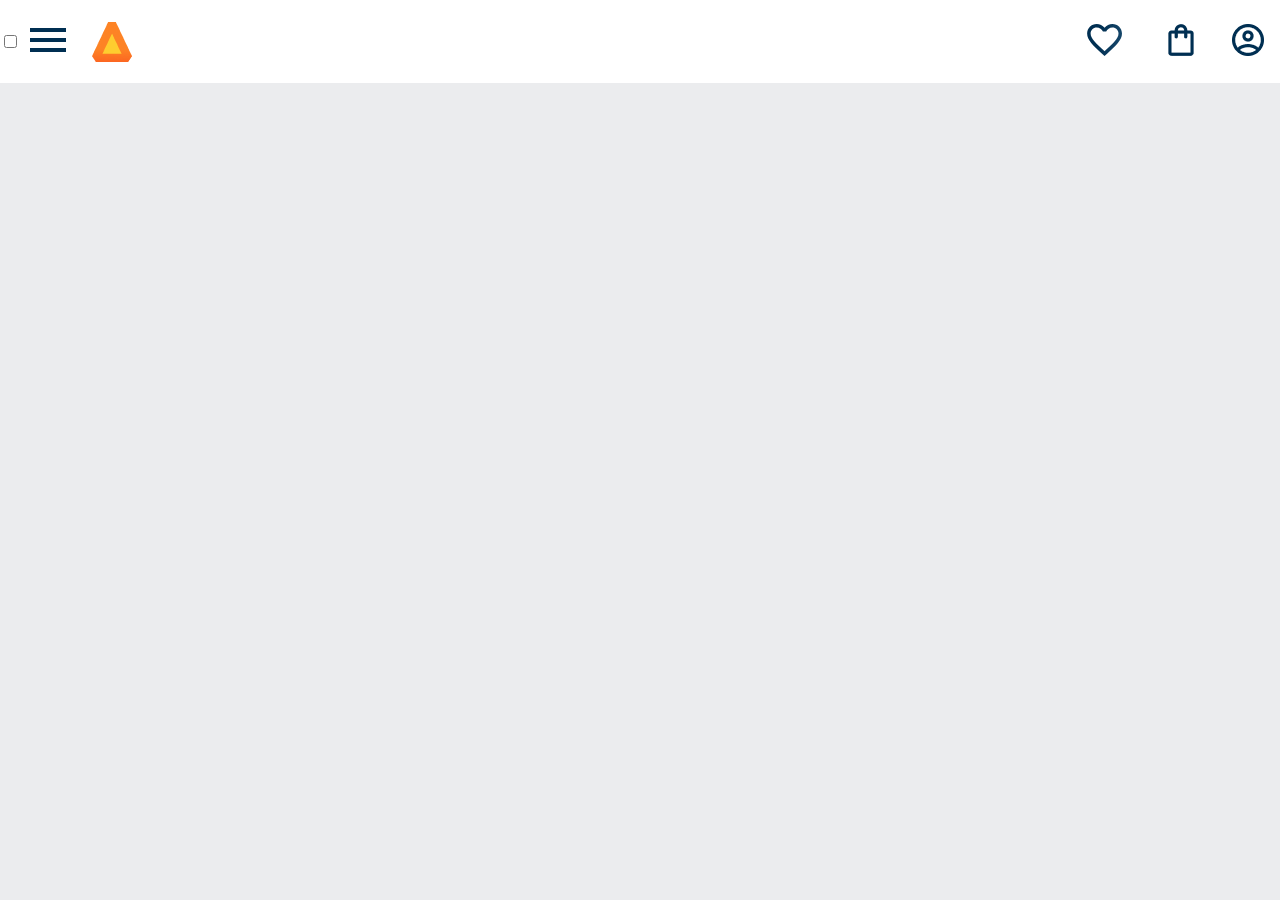
==== AluraBooks/index.html @ 46c857af "STARTING: novo projeto para treinar mobile-first." ====
<!DOCTYPE html>
<html lang="en">
  <head>
    <meta charset="UTF-8" />
    <meta http-equiv="X-UA-Compatible" content="IE=edge" />
    <meta name="viewport" content="width=device-width, initial-scale=1.0" />
    <title>AluraBooks</title>
    <link rel="stylesheet" href="assets/styles/reset.css" />
    <link rel="stylesheet" href="assets/styles/style.css" />
    <link rel="preconnect" href="https://fonts.googleapis.com" />
    <link rel="preconnect" href="https://fonts.gstatic.com" crossorigin />
    <link
      href="https://fonts.googleapis.com/css2?family=Poppins:wght@300;400;700&display=swap"
      rel="stylesheet"
    />
  </head>
  <body>
    <header class="cabeçalho">
      <div class="container">
        <input type="checkbox" id="menu" class="container__botao" />
        <label for="menu">
          <span class="container__menu-hamburguer container__imagem"></span>
        </label>
        <ul class="container__lista-menu">
          <li><a class="container__lista_link" href="#">Programação</a></li>
          <li><a href="#">Front-End</a></li>
          <li><a href="#">Infraestrutura</a></li>
          <li><a href="#">Business</a></li>
          <li><a href="#">Design & UX</a></li>
        </ul>
        <img src="assets/media/Logo.png" class="container__imagem" alt="" />
      </div>

      <div class="container">
        <a href=""
          ><img
            src="assets/media/Favoritos.svg"
            alt=""
            class="container__imagem"
        /></a>
        <a href=""
          ><img src="assets/media/Sacola.png" class="container__imagem" alt=""
        /></a>
        <a href=""
          ><img src="assets/media/Usuario.png" class="container__imagem" alt=""
        /></a>
      </div>
    </header>
  </body>
</html>
---- AluraBooks/assets/styles/style.css ----
@import url(../styles/header.css);

:root {
  --cor-de-fundo: #ebecee;
  --branco-padrao: #ffffff;
  --cor-do-botao: #eb9b00;
  --titulo-sections: #eb9b00;
  --fonte-padrao: "poppins";
  --tam-fonte-titulo: 18px;
  --tam-fonte-subtitulo: 16px;
  --tam-fonte-texto: 14px;
}

body {
  background-color: var(--cor-de-fundo);
  font-family: var(--fonte-padrao);
}
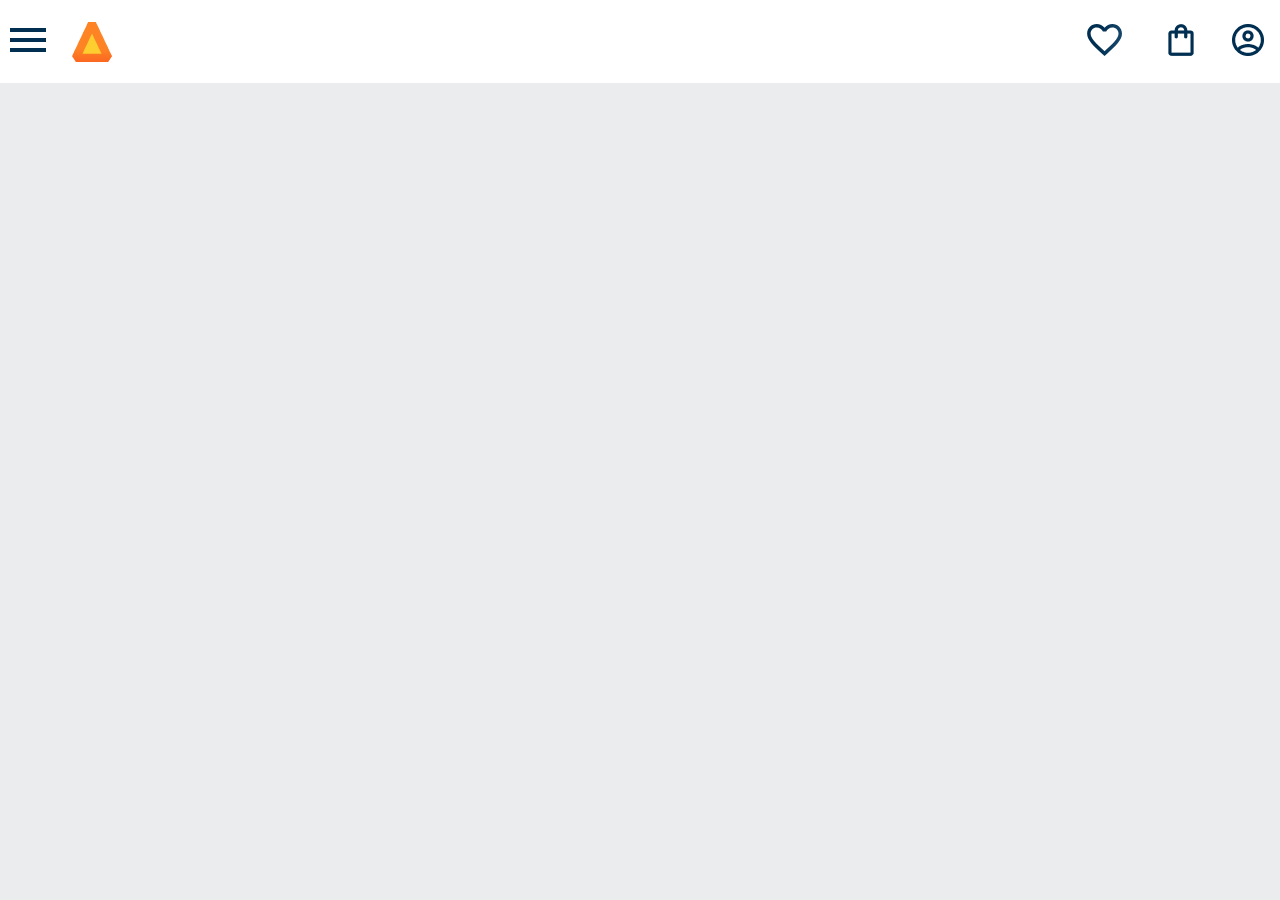
==== commit 24a18600: "adicionando alguns elementos" ====
--- a/AluraBooks/index.html
+++ b/AluraBooks/index.html
@@ -10,7 +10,7 @@
     <link rel="preconnect" href="https://fonts.googleapis.com" />
     <link rel="preconnect" href="https://fonts.gstatic.com" crossorigin />
     <link
-      href="https://fonts.googleapis.com/css2?family=Poppins:wght@300;400;700&display=swap"
+      href="https://fonts.googleapis.com/css2?family=Poppins:wght@300;400;500;700&display=swap"
       rel="stylesheet"
     />
   </head>
@@ -22,11 +22,22 @@
           <span class="container__menu-hamburguer container__imagem"></span>
         </label>
         <ul class="container__lista-menu">
-          <li><a class="container__lista_link" href="#">Programação</a></li>
-          <li><a href="#">Front-End</a></li>
-          <li><a href="#">Infraestrutura</a></li>
-          <li><a href="#">Business</a></li>
-          <li><a href="#">Design & UX</a></li>
+          <li class="container__lista_titulo">Categorias</li>
+          <li class="container__lista_item">
+            <a class="container__lista_link" href="#">Programação</a>
+          </li>
+          <li class="container__lista_item">
+            <a class="container__lista_link" href="#">Front-End</a>
+          </li>
+          <li class="container__lista_item">
+            <a class="container__lista_link" href="#">Infraestrutura</a>
+          </li>
+          <li class="container__lista_item">
+            <a class="container__lista_link" href="#">Business</a>
+          </li>
+          <li class="container__lista_item">
+            <a class="container__lista_link" href="#">Design & UX</a>
+          </li>
         </ul>
         <img src="assets/media/Logo.png" class="container__imagem" alt="" />
       </div>
--- a/AluraBooks/assets/styles/style.css
+++ b/AluraBooks/assets/styles/style.css
@@ -9,9 +9,12 @@
   --tam-fonte-titulo: 18px;
   --tam-fonte-subtitulo: 16px;
   --tam-fonte-texto: 14px;
+  --azul-degrade: linear-gradient(97.54deg, #002f52 35.49%, #326589 165.37%);
 }
 
 body {
   background-color: var(--cor-de-fundo);
   font-family: var(--fonte-padrao);
+  font-size: 16px;
+  font-weight: 400;
 }
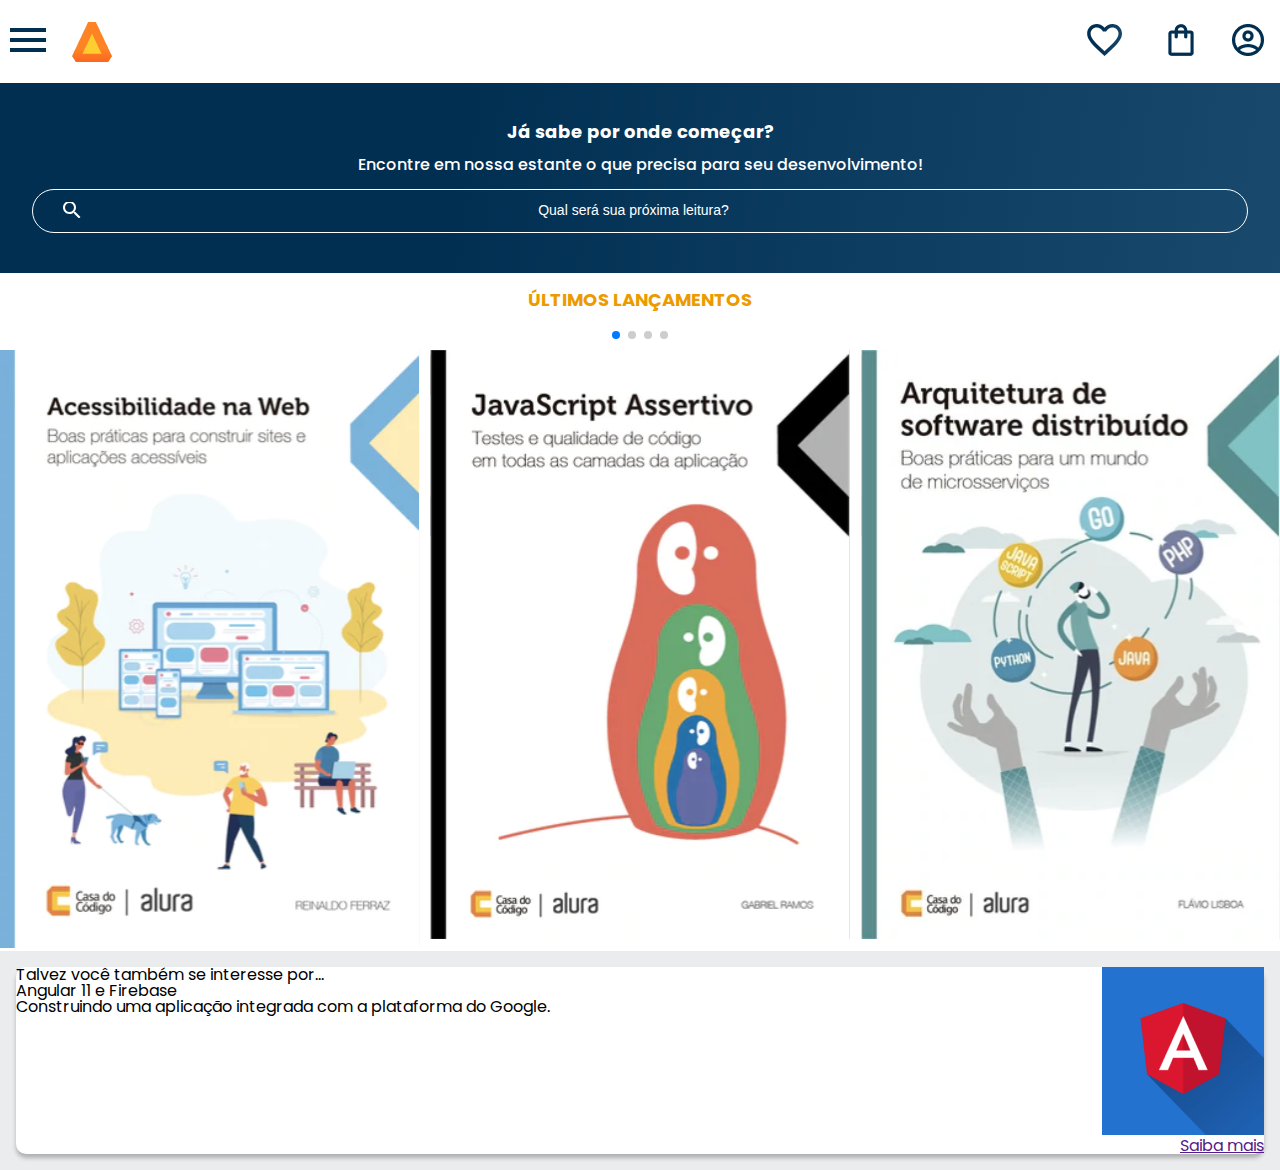
==== commit b066fcc3: "Adding some features" ====
--- a/AluraBooks/index.html
+++ b/AluraBooks/index.html
@@ -7,6 +7,10 @@
     <title>AluraBooks</title>
     <link rel="stylesheet" href="assets/styles/reset.css" />
     <link rel="stylesheet" href="assets/styles/style.css" />
+    <link
+      rel="stylesheet"
+      href="https://cdn.jsdelivr.net/npm/swiper@8/swiper-bundle.min.css"
+    />
     <link rel="preconnect" href="https://fonts.googleapis.com" />
     <link rel="preconnect" href="https://fonts.gstatic.com" crossorigin />
     <link
@@ -57,5 +61,94 @@
         /></a>
       </div>
     </header>
+
+    <section class="banner">
+      <h2 class="banner_titulo">Já sabe por onde começar?</h2>
+      <p class="banner_texto">
+        Encontre em nossa estante o que precisa para seu desenvolvimento!
+      </p>
+      <input
+        class="banner_pesquisa"
+        type="search"
+        placeholder="Qual será sua próxima leitura?"
+      />
+    </section>
+    <section class="carrosel">
+      <h2 class="carrosel__titulo">Últimos Lançamentos</h2>
+      <!-- Slider main container -->
+      <div class="swiper">
+        <!-- Additional required wrapper -->
+        <div id="sliderpagination" class="swiper-pagination"></div>
+        <div class="swiper-wrapper">
+          <!-- Slides -->
+          <div class="swiper-slide">
+            <img src="assets/media/Acessibilidade.svg" alt="" />
+          </div>
+          <div class="swiper-slide">
+            <img src="assets/media/Javascript.svg" alt="" />
+          </div>
+          <div class="swiper-slide">
+            <img src="assets/media/Arquitetura.svg" alt="" />
+          </div>
+          <div class="swiper-slide">
+            <img src="assets/media/Nodejs.svg" alt="" />
+          </div>
+          <div class="swiper-slide">
+            <img src="assets/media/Gestão2.svg" alt="" />
+          </div>
+          <div class="swiper-slide">
+            <img src="assets/media/Tuning.svg" alt="" />
+          </div>
+        </div>
+        <!-- If we need pagination -->
+
+        <!-- If we need navigation buttons -->
+        <div id="swiperbutton" class="swiper-button-prev"></div>
+        <div id="swiperbutton" class="swiper-button-next"></div>
+      </div>
+    </section>
+    <script src="https://cdn.jsdelivr.net/npm/swiper@8/swiper-bundle.min.js"></script>
+    <script>
+      const swiper = new Swiper(".swiper", {
+        spaceBetween: 10,
+        slidesPerView: 3,
+        pagination: {
+          el: ".swiper-pagination",
+          type: "bullets",
+        },
+      });
+    </script>
+    <section class="cards">
+
+      <div class="card">
+      <div class="card_descrição">
+        <div class="descrição">
+          <h2 class="descrição__titulo">
+            Talvez você também se interesse por...
+          </h2>
+          <h3 class="descrição__titulo_livro">Angular 11 e Firebase</h3>
+          <p class="descrição__texto">
+            Construindo uma aplicação integrada com a plataforma do Google.
+          </p>
+        
+        </div>
+        <div class="imagem">
+          <img src="assets/media/Angular.png" alt="">
+        </div>
+      </div>
+      <div class="botões">
+          <div class="botões__icones">
+            <ul class="botões__lista">
+              <li> <a href="assets/media/botao_coracao.svg"></a></li>
+              <li><img href="assets/media/botao_sacola.svg"></img></li>
+            </ul>
+          </div>
+          <div class="botoes__link">
+            <a href="">Saiba mais</a>
+          </div>
+        </div>
+    </div>
+    </section>
+    
   </body>
 </html>
--- a/AluraBooks/assets/styles/style.css
+++ b/AluraBooks/assets/styles/style.css
@@ -1,4 +1,7 @@
 @import url(../styles/header.css);
+@import url(../styles/banner.css);
+@import url(../styles/carrosel.css);
+@import url(../styles/cards.css);
 
 :root {
   --cor-de-fundo: #ebecee;
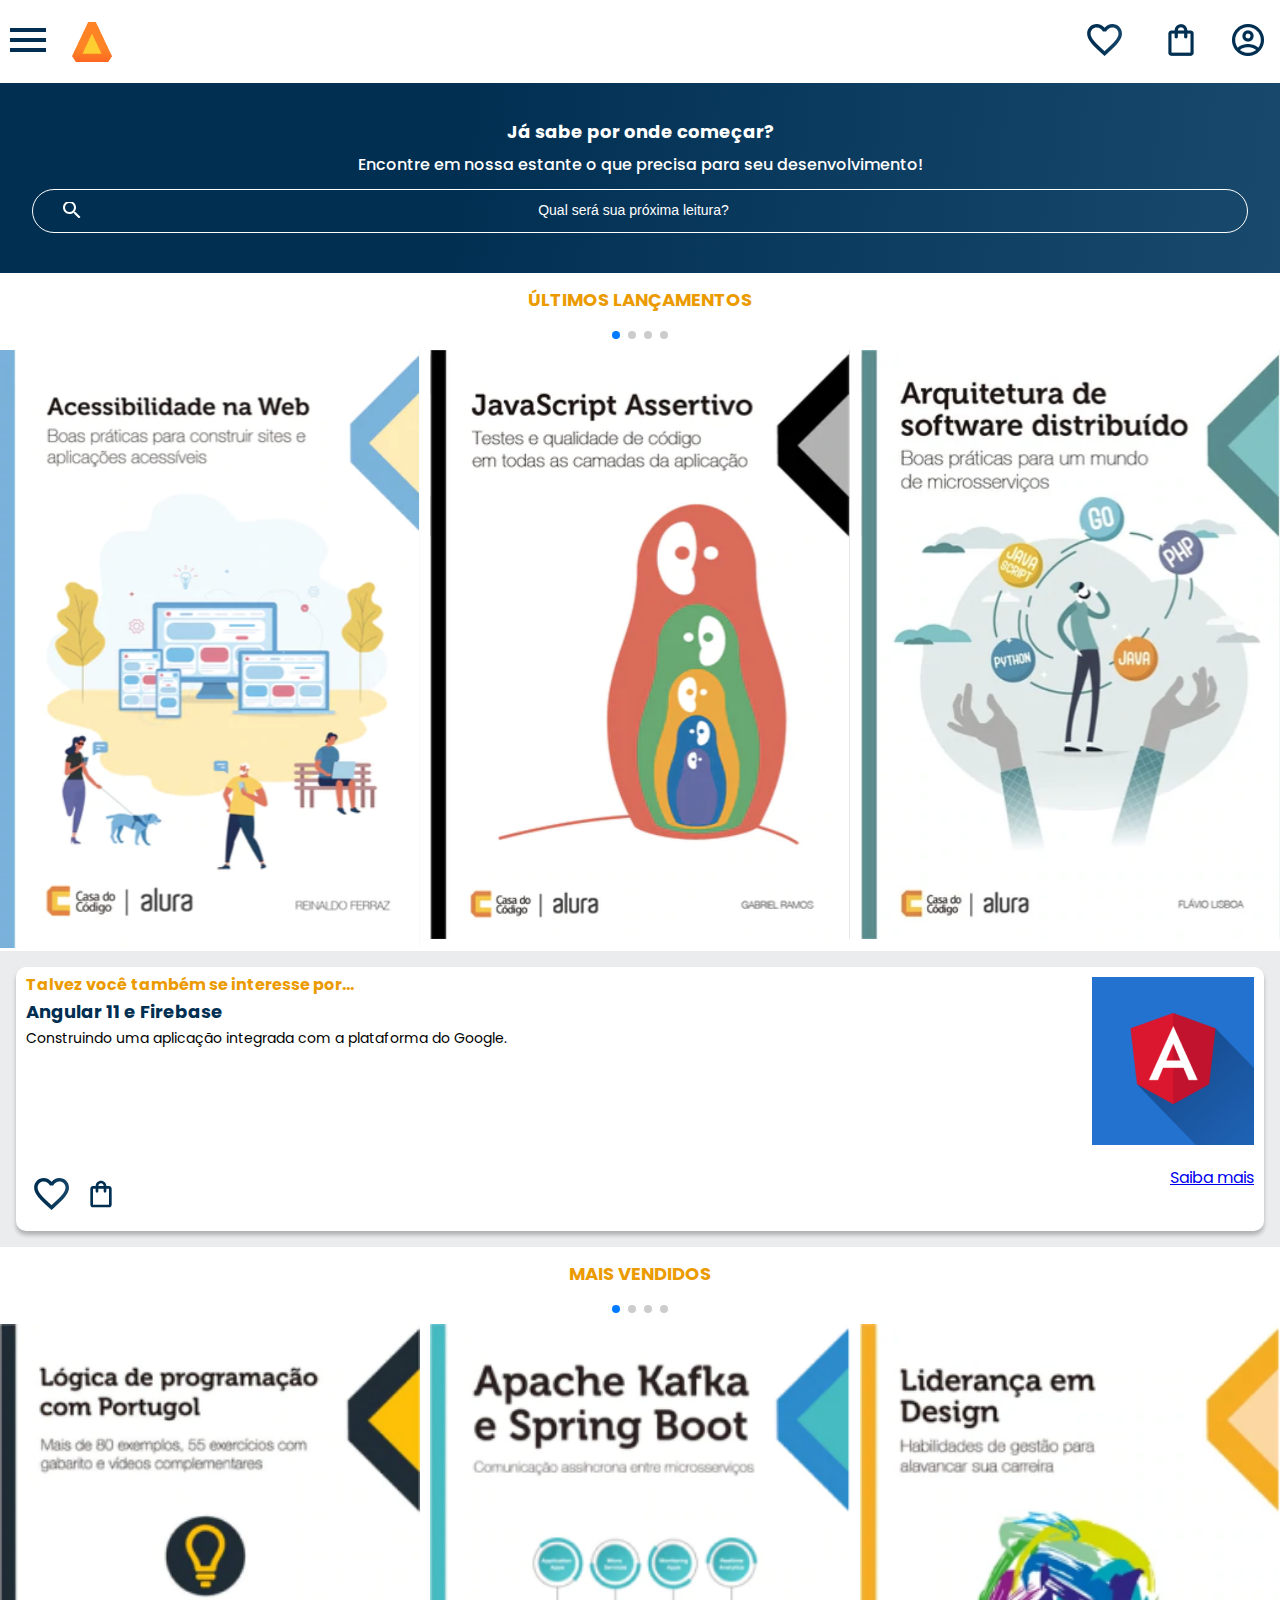
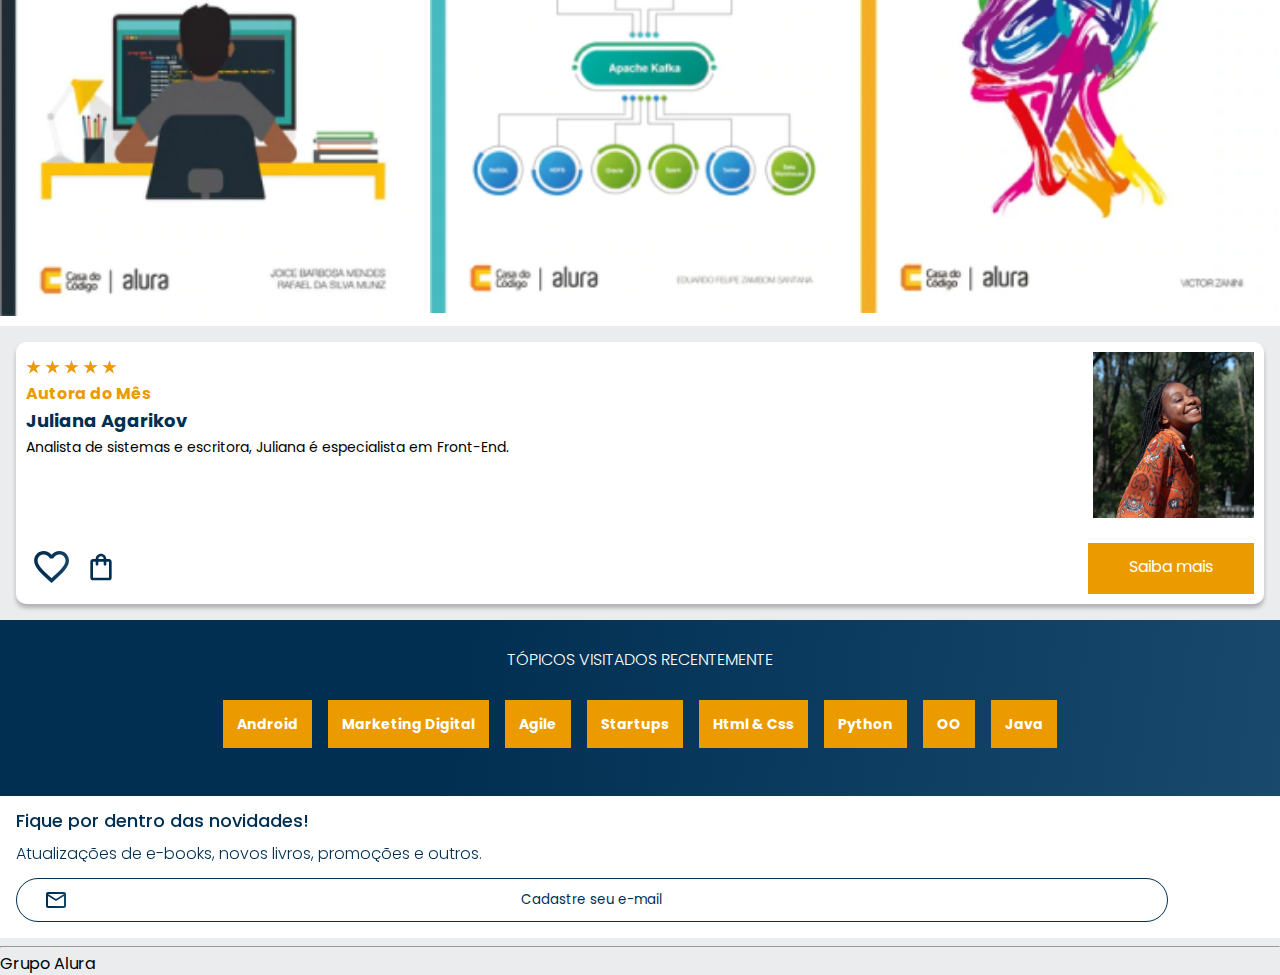
==== commit 079bf5e0: "Terminando a parte mobile." ====
--- a/AluraBooks/index.html
+++ b/AluraBooks/index.html
@@ -119,36 +119,184 @@
       });
     </script>
     <section class="cards">
-
       <div class="card">
-      <div class="card_descrição">
-        <div class="descrição">
-          <h2 class="descrição__titulo">
-            Talvez você também se interesse por...
-          </h2>
-          <h3 class="descrição__titulo_livro">Angular 11 e Firebase</h3>
-          <p class="descrição__texto">
-            Construindo uma aplicação integrada com a plataforma do Google.
-          </p>
-        
-        </div>
-        <div class="imagem">
-          <img src="assets/media/Angular.png" alt="">
-        </div>
-      </div>
-      <div class="botões">
-          <div class="botões__icones">
-            <ul class="botões__lista">
-              <li> <a href="assets/media/botao_coracao.svg"></a></li>
-              <li><img href="assets/media/botao_sacola.svg"></img></li>
-            </ul>
-          </div>
-          <div class="botoes__link">
-            <a href="">Saiba mais</a>
-          </div>
-        </div>
-    </div>
-    </section>
-    
+        <!-- 1 linha -->
+
+        <div class="card__descrição">
+          <!-- 1 coluna -->
+
+          <div class="descrição">
+            <h3 class="descrição__titulo">
+              Talvez você também se interesse por...
+            </h3>
+            <h2 class="descrição__titulo_livro">Angular 11 e Firebase</h2>
+            <p class="descrição__texto">
+              Construindo uma aplicação integrada com a plataforma do Google.
+            </p>
+          </div>
+
+          <!-- 2 coluna -->
+
+          <img src="assets/media/Angular.png" alt="" />
+        </div>
+
+        <!-- 2 linha -->
+
+        <div class="card__botões">
+          <!-- 1 coluna -->
+
+          <ul class="botões">
+            <li class="botões__item">
+              <a href="#"><img src="assets/media/Favoritos.svg" alt="" /></a>
+              <!-- <img href="assets/media/Favoritos.svg" alt="Favoritar livro" /> -->
+            </li>
+            <li class="botões__item">
+              <a href="#"><img src="assets/media/botao_sacola.svg" alt="" /></a>
+              <!-- <img
+                href="assets/media/botao_sacola.svg"
+                alt="Adicionar a sacola"
+              /> -->
+            </li>
+          </ul>
+
+          <!-- 2 coluna -->
+
+          <a class="botão__saibamais" href="#">Saiba mais</a>
+        </div>
+      </div>
+    </section>
+    <section class="carrosel">
+      <h2 class="carrosel__titulo">Mais vendidos</h2>
+      <!-- Slider main container -->
+      <div class="swiper">
+        <!-- Additional required wrapper -->
+        <div id="sliderpagination" class="swiper-pagination"></div>
+        <div class="swiper-wrapper">
+          <!-- Slides -->
+          <div class="swiper-slide">
+            <img src="assets/media/Portugol.png" alt="" />
+          </div>
+          <div class="swiper-slide">
+            <img src="assets/media/ApacheKafka.png" alt="" />
+          </div>
+          <div class="swiper-slide">
+            <img src="assets/media/Liderança.png" alt="" />
+          </div>
+          <div class="swiper-slide">
+            <img src="assets/media/Nodejs.svg" alt="" />
+          </div>
+          <div class="swiper-slide">
+            <img src="assets/media/Gestão2.svg" alt="" />
+          </div>
+          <div class="swiper-slide">
+            <img src="assets/media/Tuning.svg" alt="" />
+          </div>
+        </div>
+        <!-- If we need pagination -->
+
+        <!-- If we need navigation buttons -->
+        <div id="swiperbutton" class="swiper-button-prev"></div>
+        <div id="swiperbutton" class="swiper-button-next"></div>
+      </div>
+    </section>
+    <script src="https://cdn.jsdelivr.net/npm/swiper@8/swiper-bundle.min.js"></script>
+    <script>
+      const swiper2 = new Swiper(".swiper", {
+        spaceBetween: 10,
+        slidesPerView: 3,
+        pagination: {
+          el: ".swiper-pagination",
+          type: "bullets",
+        },
+      });
+    </script>
+    <section class="autora">
+      <div class="card">
+        <!-- 1 linha -->
+
+        <div class="card__descrição">
+          <!-- 1 coluna -->
+          <div class="descrição">
+            <img
+              class="descrição__estrelas"
+              src="assets/media/Estrelinhas.png"
+              alt=""
+            />
+            <h3 class="descrição__titulo">Autora do Mês</h3>
+            <h2 class="descrição__titulo_livro">Juliana Agarikov</h2>
+            <p class="descrição__texto">
+              Analista de sistemas e escritora, Juliana é especialista em
+              Front-End.
+            </p>
+          </div>
+
+          <!-- 2 coluna -->
+
+          <img src="assets/media/Perfil-escritora 1-1.png" alt="" />
+        </div>
+
+        <!-- 2 linha -->
+
+        <div class="card__botões">
+          <!-- 1 coluna -->
+
+          <ul class="botões">
+            <li class="botões__item">
+              <a href="#"><img src="assets/media/Favoritos.svg" alt="" /></a>
+            </li>
+            <li class="botões__item">
+              <a href="#"><img src="assets/media/botao_sacola.svg" alt="" /></a>
+            </li>
+          </ul>
+
+          <!-- 2 coluna -->
+
+          <a class="botão__saibamais2" href="#">Saiba mais</a>
+        </div>
+      </div>
+    </section>
+
+    <section class="topicos">
+      <h3 class="topicos__titulo">TÓPICOS VISITADOS RECENTEMENTE</h3>
+      <ul class="topicos__lista">
+        <li class="topicos__item">
+          <a class="topicos__link" href="#">Android</a>
+        </li>
+        <li class="topicos__item">
+          <a class="topicos__link" href="#">Marketing Digital</a>
+        </li>
+        <li class="topicos__item">
+          <a class="topicos__link" href="#">Agile</a>
+        </li>
+        <li class="topicos__item">
+          <a class="topicos__link" href="#">Startups</a>
+        </li>
+        <li class="topicos__item">
+          <a class="topicos__link" href="#">Html & Css</a>
+        </li>
+        <li class="topicos__item">
+          <a class="topicos__link" href="#">Python</a>
+        </li>
+        <li class="topicos__item"><a class="topicos__link" href="#">OO</a></li>
+        <li class="topicos__item">
+          <a class="topicos__link" href="#">Java</a>
+        </li>
+      </ul>
+    </section>
+    <section class="contato">
+      <h2 class="contato__titulo">Fique por dentro das novidades!</h2>
+      <p class="contato__texto">
+        Atualizações de e-books, novos livros, promoções e outros.
+      </p>
+      <input
+        type="email"
+        placeholder="Cadastre seu e-mail"
+        class="contato__email"
+      />
+    </section>
+    <hr />
+    <footer class="rodape">
+      <h2 class="rodape__titulo">Grupo Alura</h2>
+    </footer>
   </body>
 </html>
--- a/AluraBooks/assets/styles/style.css
+++ b/AluraBooks/assets/styles/style.css
@@ -2,12 +2,18 @@
 @import url(../styles/banner.css);
 @import url(../styles/carrosel.css);
 @import url(../styles/cards.css);
+@import url(../styles/carrosel2.css);
+@import url(../styles/autora.css);
+@import url(../styles/topicos.css);
+@import url(../styles/contato.css);
+@import url(../styles/style.css);
 
 :root {
   --cor-de-fundo: #ebecee;
   --branco-padrao: #ffffff;
   --cor-do-botao: #eb9b00;
   --titulo-sections: #eb9b00;
+  --card-azul: #002f52;
   --fonte-padrao: "poppins";
   --tam-fonte-titulo: 18px;
   --tam-fonte-subtitulo: 16px;
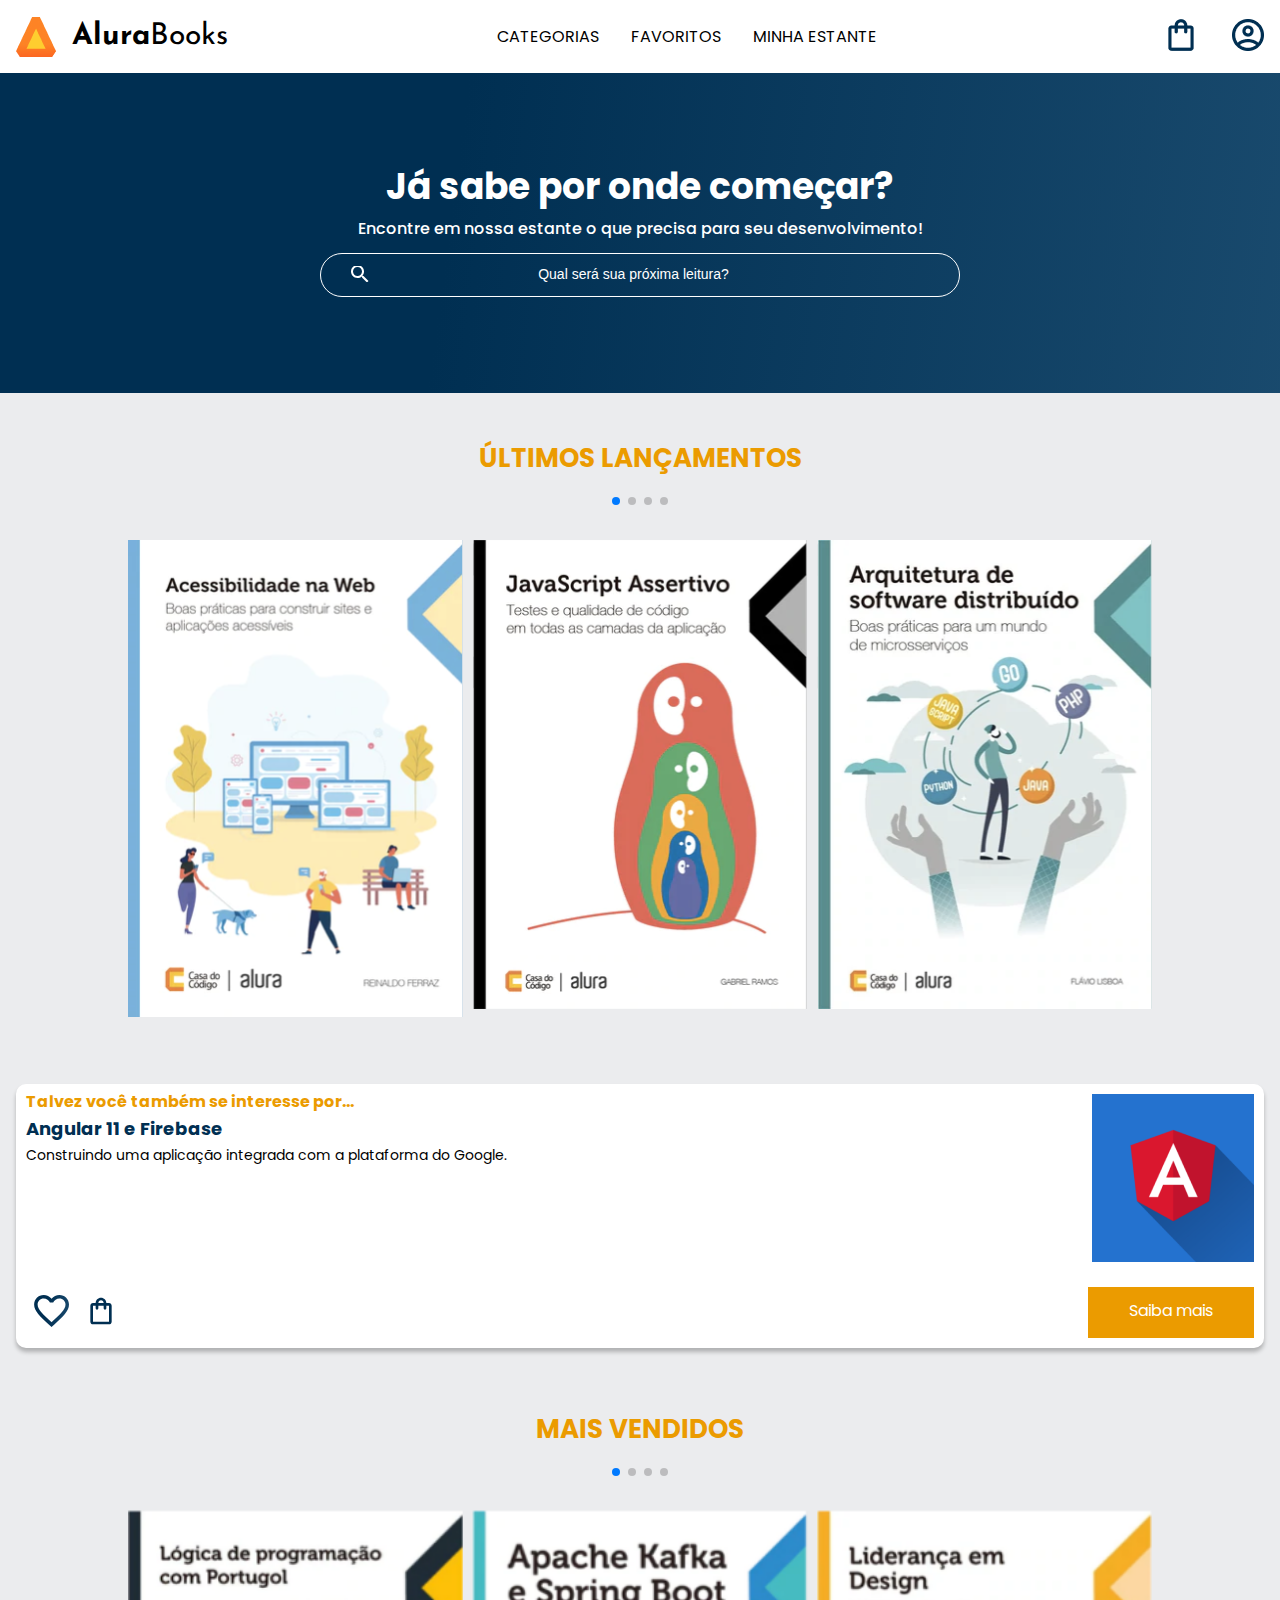
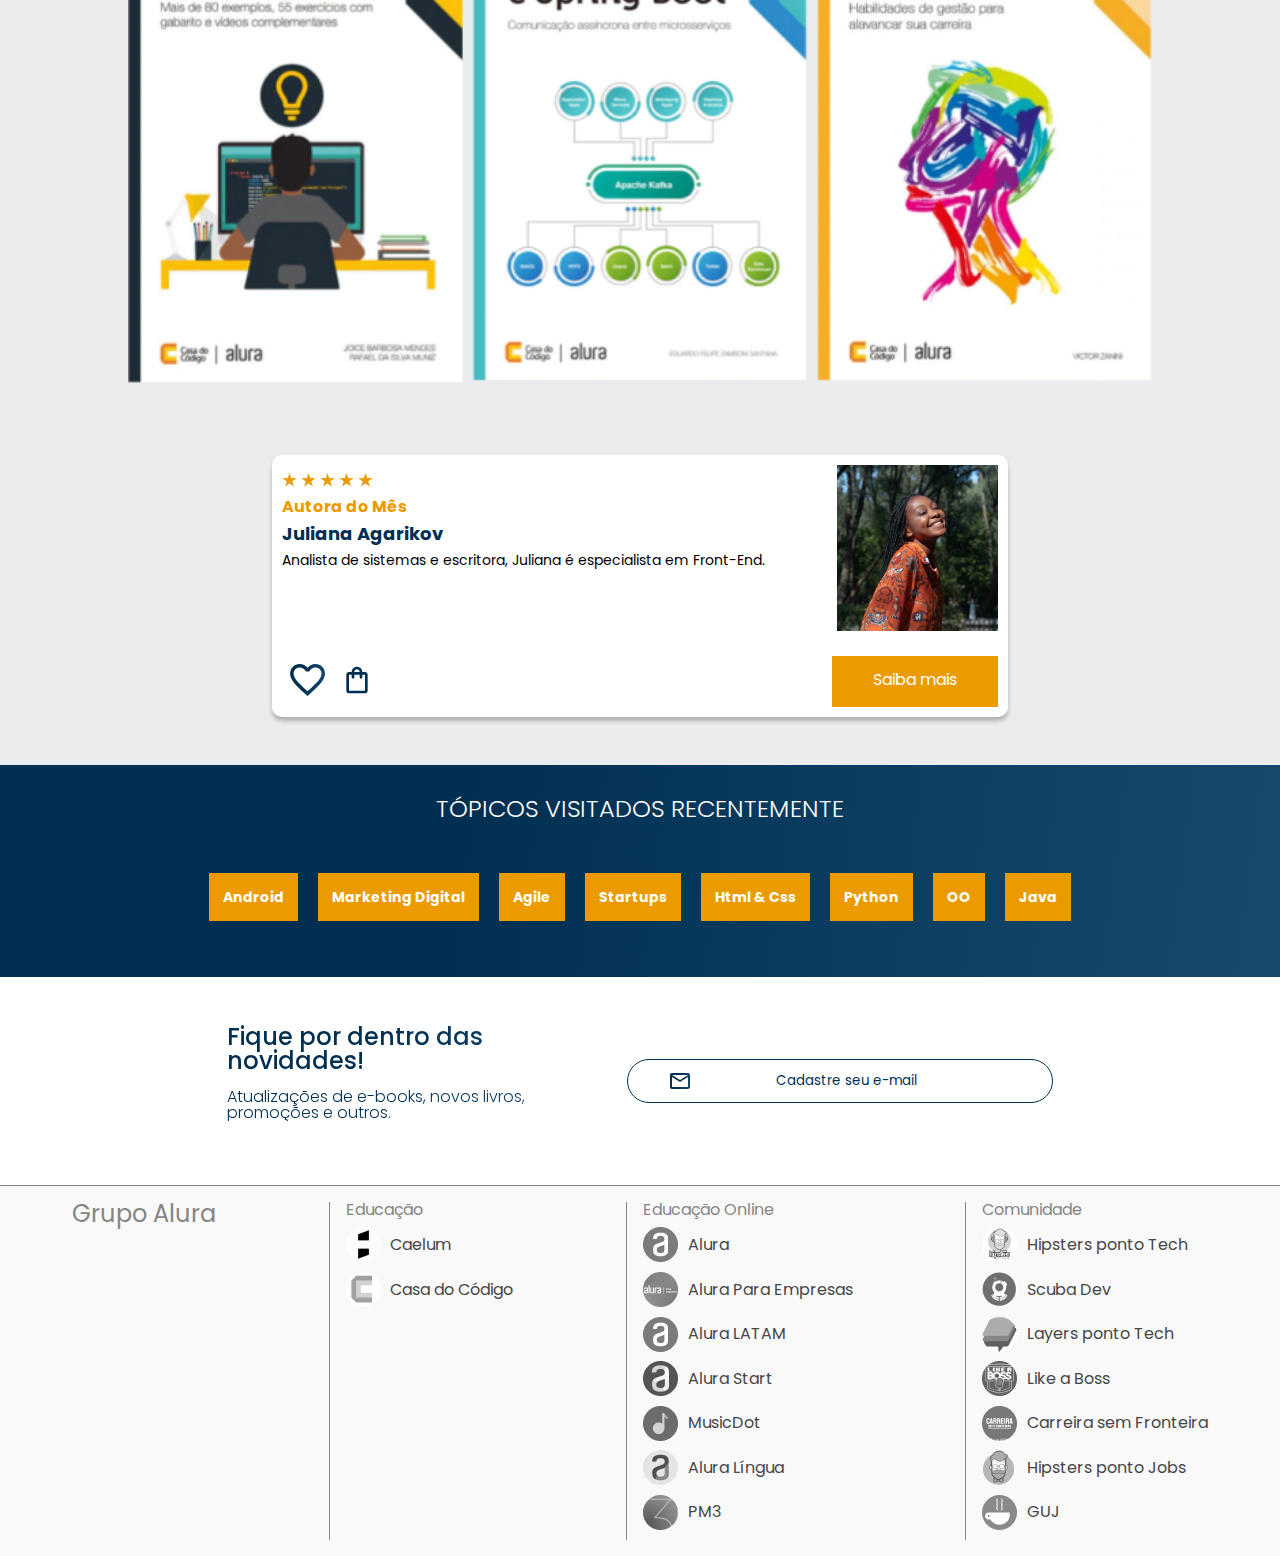
==== commit d4d85455: "finishing mobile first project" ====
--- a/AluraBooks/index.html
+++ b/AluraBooks/index.html
@@ -17,6 +17,10 @@
       href="https://fonts.googleapis.com/css2?family=Poppins:wght@300;400;500;700&display=swap"
       rel="stylesheet"
     />
+    <link
+      href="https://fonts.googleapis.com/css2?family=Josefin+Sans:wght@400;700&display=swap"
+      rel="stylesheet"
+    />
   </head>
   <body>
     <header class="cabeçalho">
@@ -44,21 +48,66 @@
           </li>
         </ul>
         <img src="assets/media/Logo.png" class="container__imagem" alt="" />
-      </div>
+        <h1 class="container__titulo">
+          <b class="container__titulo--negrito">Alura</b>Books
+        </h1>
+      </div>
+
+      <ul class="opções">
+        <input type="checkbox" class="opções__botão" id="opções-menu" />
+        <label for="opções-menu">
+          <li class="opções__item">Categorias</li>
+        </label>
+
+        <ul class="container__lista-menu">
+          <li class="container__lista_item">
+            <a class="container__lista_link" href="#">Programação</a>
+          </li>
+          <li class="container__lista_item">
+            <a class="container__lista_link" href="#">Front-End</a>
+          </li>
+          <li class="container__lista_item">
+            <a class="container__lista_link" href="#">Infraestrutura</a>
+          </li>
+          <li class="container__lista_item">
+            <a class="container__lista_link" href="#">Business</a>
+          </li>
+          <li class="container__lista_item">
+            <a class="container__lista_link" href="#">Design & UX</a>
+          </li>
+        </ul>
+
+        <li class="opções__item">
+          <a href="#" class="opções__link">Favoritos</a>
+        </li>
+        <li class="opções__item">
+          <a href="#" class="opções__link">Minha estante</a>
+        </li>
+      </ul>
 
       <div class="container">
-        <a href=""
+        <a href="" class="container__favorito"
           ><img
             src="assets/media/Favoritos.svg"
             alt=""
             class="container__imagem"
         /></a>
-        <a href=""
-          ><img src="assets/media/Sacola.png" class="container__imagem" alt=""
-        /></a>
-        <a href=""
-          ><img src="assets/media/Usuario.png" class="container__imagem" alt=""
-        /></a>
+        <a href="" class="container__link"
+          ><img
+            src="assets/media/Sacola.png"
+            class="container__imagem"
+            alt=""
+          />
+          <p class="container__texto">Minha sacola</p>
+        </a>
+        <a href="" class="container__link"
+          ><img
+            src="assets/media/Usuario.png"
+            class="container__imagem"
+            alt=""
+          />
+          <p class="container__texto">Meu perfil</p>
+        </a>
       </div>
     </header>
 
@@ -73,22 +122,100 @@
         placeholder="Qual será sua próxima leitura?"
       />
     </section>
+      <section class="carrosel">
+        <h2 class="carrosel__titulo">Últimos Lançamentos</h2>
+        <!-- Slider main container -->
+      
+        <div class="swiper">
+          <!-- Additional required wrapper -->
+          <div id="sliderpagination" class="swiper-pagination"></div>
+          <div class="swiper-wrapper">
+            <!-- Slides -->
+            <div class="swiper-slide">
+              <img src="assets/media/Acessibilidade.svg" alt="" />
+            </div>
+            <div class="swiper-slide">
+              <img src="assets/media/Javascript.svg" alt="" />
+            </div>
+            <div class="swiper-slide">
+              <img src="assets/media/Arquitetura.svg" alt="" />
+            </div>
+            <div class="swiper-slide">
+              <img src="assets/media/Nodejs.svg" alt="" />
+            </div>
+            <div class="swiper-slide">
+              <img src="assets/media/Gestão2.svg" alt="" />
+            </div>
+            <div class="swiper-slide">
+              <img src="assets/media/Tuning.svg" alt="" />
+            </div>
+          </div>
+          <!-- If we need pagination -->
+
+          <!-- If we need navigation buttons -->
+          <div id="swiperbutton" class="swiper-button-prev"></div>
+          <div id="swiperbutton" class="swiper-button-next"></div>
+        </div>
+
+        <!-- <div class="cards"> -->
+        <div class="card">
+          <!-- 1 linha -->
+
+          <div class="card__descrição">
+            <!-- 1 coluna -->
+
+            <div class="descrição">
+              <h3 class="descrição__titulo">
+                Talvez você também se interesse por...
+              </h3>
+              <h2 class="descrição__titulo_livro">Angular 11 e Firebase</h2>
+              <p class="descrição__texto">
+                Construindo uma aplicação integrada com a plataforma do Google.
+              </p>
+            </div>
+
+            <!-- 2 coluna -->
+
+            <img src="assets/media/Angular.png" alt="" />
+          </div>
+
+          <!-- 2 linha -->
+
+          <div class="card__botões">
+            <!-- 1 coluna -->
+
+            <ul class="botões">
+              <li class="botões__item">
+                <a href="#"><img src="assets/media/Favoritos.svg" alt="" /></a>
+              </li>
+              <li class="botões__item">
+                <a href="#"
+                  ><img src="assets/media/botao_sacola.svg" alt=""
+                /></a>
+              </li>
+            </ul>
+            <a class="botão__saibamais" href="#">Saiba mais</a>
+          </div>
+      </div>
+      </section>
+    </div>
     <section class="carrosel">
-      <h2 class="carrosel__titulo">Últimos Lançamentos</h2>
+      <h2 class="carrosel__titulo">Mais vendidos</h2>
       <!-- Slider main container -->
+
       <div class="swiper">
         <!-- Additional required wrapper -->
         <div id="sliderpagination" class="swiper-pagination"></div>
         <div class="swiper-wrapper">
           <!-- Slides -->
           <div class="swiper-slide">
-            <img src="assets/media/Acessibilidade.svg" alt="" />
-          </div>
-          <div class="swiper-slide">
-            <img src="assets/media/Javascript.svg" alt="" />
-          </div>
-          <div class="swiper-slide">
-            <img src="assets/media/Arquitetura.svg" alt="" />
+            <img src="assets/media/Portugol.png" alt="" />
+          </div>
+          <div class="swiper-slide">
+            <img src="assets/media/ApacheKafka.png" alt="" />
+          </div>
+          <div class="swiper-slide">
+            <img src="assets/media/Liderança.png" alt="" />
           </div>
           <div class="swiper-slide">
             <img src="assets/media/Nodejs.svg" alt="" />
@@ -107,109 +234,7 @@
         <div id="swiperbutton" class="swiper-button-next"></div>
       </div>
     </section>
-    <script src="https://cdn.jsdelivr.net/npm/swiper@8/swiper-bundle.min.js"></script>
-    <script>
-      const swiper = new Swiper(".swiper", {
-        spaceBetween: 10,
-        slidesPerView: 3,
-        pagination: {
-          el: ".swiper-pagination",
-          type: "bullets",
-        },
-      });
-    </script>
-    <section class="cards">
-      <div class="card">
-        <!-- 1 linha -->
-
-        <div class="card__descrição">
-          <!-- 1 coluna -->
-
-          <div class="descrição">
-            <h3 class="descrição__titulo">
-              Talvez você também se interesse por...
-            </h3>
-            <h2 class="descrição__titulo_livro">Angular 11 e Firebase</h2>
-            <p class="descrição__texto">
-              Construindo uma aplicação integrada com a plataforma do Google.
-            </p>
-          </div>
-
-          <!-- 2 coluna -->
-
-          <img src="assets/media/Angular.png" alt="" />
-        </div>
-
-        <!-- 2 linha -->
-
-        <div class="card__botões">
-          <!-- 1 coluna -->
-
-          <ul class="botões">
-            <li class="botões__item">
-              <a href="#"><img src="assets/media/Favoritos.svg" alt="" /></a>
-              <!-- <img href="assets/media/Favoritos.svg" alt="Favoritar livro" /> -->
-            </li>
-            <li class="botões__item">
-              <a href="#"><img src="assets/media/botao_sacola.svg" alt="" /></a>
-              <!-- <img
-                href="assets/media/botao_sacola.svg"
-                alt="Adicionar a sacola"
-              /> -->
-            </li>
-          </ul>
-
-          <!-- 2 coluna -->
-
-          <a class="botão__saibamais" href="#">Saiba mais</a>
-        </div>
-      </div>
-    </section>
-    <section class="carrosel">
-      <h2 class="carrosel__titulo">Mais vendidos</h2>
-      <!-- Slider main container -->
-      <div class="swiper">
-        <!-- Additional required wrapper -->
-        <div id="sliderpagination" class="swiper-pagination"></div>
-        <div class="swiper-wrapper">
-          <!-- Slides -->
-          <div class="swiper-slide">
-            <img src="assets/media/Portugol.png" alt="" />
-          </div>
-          <div class="swiper-slide">
-            <img src="assets/media/ApacheKafka.png" alt="" />
-          </div>
-          <div class="swiper-slide">
-            <img src="assets/media/Liderança.png" alt="" />
-          </div>
-          <div class="swiper-slide">
-            <img src="assets/media/Nodejs.svg" alt="" />
-          </div>
-          <div class="swiper-slide">
-            <img src="assets/media/Gestão2.svg" alt="" />
-          </div>
-          <div class="swiper-slide">
-            <img src="assets/media/Tuning.svg" alt="" />
-          </div>
-        </div>
-        <!-- If we need pagination -->
-
-        <!-- If we need navigation buttons -->
-        <div id="swiperbutton" class="swiper-button-prev"></div>
-        <div id="swiperbutton" class="swiper-button-next"></div>
-      </div>
-    </section>
-    <script src="https://cdn.jsdelivr.net/npm/swiper@8/swiper-bundle.min.js"></script>
-    <script>
-      const swiper2 = new Swiper(".swiper", {
-        spaceBetween: 10,
-        slidesPerView: 3,
-        pagination: {
-          el: ".swiper-pagination",
-          type: "bullets",
-        },
-      });
-    </script>
+
     <section class="autora">
       <div class="card">
         <!-- 1 linha -->
@@ -284,19 +309,122 @@
       </ul>
     </section>
     <section class="contato">
-      <h2 class="contato__titulo">Fique por dentro das novidades!</h2>
-      <p class="contato__texto">
-        Atualizações de e-books, novos livros, promoções e outros.
-      </p>
+      <div class="contato__descrição">
+        <h2 class="contato__titulo">Fique por dentro das novidades!</h2>
+        <p class="contato__texto">
+          Atualizações de e-books, novos livros, promoções e outros.
+        </p>
+      </div>
+
       <input
         type="email"
         placeholder="Cadastre seu e-mail"
         class="contato__email"
       />
     </section>
-    <hr />
+
     <footer class="rodape">
       <h2 class="rodape__titulo">Grupo Alura</h2>
+
+      <ul class="rodape__lista">
+        <li class="rodape__lista__titulo">Educação</li>
+        <li class="rodape__lista__item">
+          <img src="assets/media/Caelum.png" alt="" />
+          <a href="#" class="rodape__lista__link">Caelum</a>
+        </li>
+        <li class="rodape__lista__item">
+          <img src="assets/media/CasaDoCodigo.png" alt="" />
+          <a href="#" class="rodape__lista__link">Casa do Código</a>
+        </li>
+      </ul>
+
+      <ul class="rodape__lista">
+        <li class="rodape__lista__titulo">Educação Online</li>
+        <li class="rodape__lista__item">
+          <img src="assets/media/Alura.png" alt="" />
+          <a href="#" class="rodape__lista__link">Alura</a>
+        </li>
+        <li class="rodape__lista__item">
+          <img src="assets/media/AluraEmpresas.png" alt="" />
+          <a href="#" class="rodape__lista__link">Alura Para Empresas</a>
+        </li>
+        <li class="rodape__lista__item">
+          <img src="assets/media/AluraLatam.png" alt="" />
+          <a href="#" class="rodape__lista__link">Alura LATAM</a>
+        </li>
+        <li class="rodape__lista__item">
+          <img src="assets/media/AluraStart.png" alt="" />
+          <a href="#" class="rodape__lista__link">Alura Start</a>
+        </li>
+        <li class="rodape__lista__item">
+          <img src="assets/media/MusicDot.png" alt="" />
+          <a href="#" class="rodape__lista__link">MusicDot</a>
+        </li>
+        <li class="rodape__lista__item">
+          <img src="assets/media/AluraLingua.png" alt="" />
+          <a href="#" class="rodape__lista__link">Alura Língua</a>
+        </li>
+        <li class="rodape__lista__item">
+          <img src="assets/media/PM3.png" alt="" />
+          <a href="#" class="rodape__lista__link">PM3</a>
+        </li>
+      </ul>
+
+      <ul class="rodape__lista">
+        <li class="rodape__lista__titulo">Comunidade</li>
+        <li class="rodape__lista__item">
+          <img src="assets/media/HipstersTech.png" alt="" />
+          <a href="#" class="rodape__lista__link">Hipsters ponto Tech</a>
+        </li>
+        <li class="rodape__lista__item">
+          <img src="assets/media/Scuba.png" alt="" />
+          <a href="#" class="rodape__lista__link">Scuba Dev</a>
+        </li>
+        <li class="rodape__lista__item">
+          <img src="assets/media/Layers.png" alt="" />
+          <a href="#" class="rodape__lista__link">Layers ponto Tech</a>
+        </li>
+        <li class="rodape__lista__item">
+          <img src="assets/media/LikeABoss.png" alt="" />
+          <a href="#" class="rodape__lista__link">Like a Boss</a>
+        </li>
+        <li class="rodape__lista__item">
+          <img src="assets/media/CarreiraSemFronteira.png" alt="" />
+          <a href="#" class="rodape__lista__link">Carreira sem Fronteira</a>
+        </li>
+        <li class="rodape__lista__item">
+          <img src="assets/media/HipstersJobs.png" alt="" />
+          <a href="#" class="rodape__lista__link">Hipsters ponto Jobs</a>
+        </li>
+        <li class="rodape__lista__item">
+          <img src="assets/media/GUJ.png" alt="" />
+          <a href="#" class="rodape__lista__link">GUJ</a>
+        </li>
+      </ul>
     </footer>
+
+    <script src="https://cdn.jsdelivr.net/npm/swiper@8/swiper-bundle.min.js"></script>
+    <script>
+      const swiper = new Swiper(".swiper", {
+        spaceBetween: 10,
+        slidesPerView: 3,
+        pagination: {
+          el: ".swiper-pagination",
+          type: "bullets",
+        },
+      });
+    </script>
+
+    <script src="https://cdn.jsdelivr.net/npm/swiper@8/swiper-bundle.min.js"></script>
+    <script>
+      const swiper2 = new Swiper(".swiper", {
+        spaceBetween: 10,
+        slidesPerView: 3,
+        pagination: {
+          el: ".swiper-pagination",
+          type: "bullets",
+        },
+      });
+    </script>
   </body>
 </html>
--- a/AluraBooks/assets/styles/style.css
+++ b/AluraBooks/assets/styles/style.css
@@ -7,6 +7,7 @@
 @import url(../styles/topicos.css);
 @import url(../styles/contato.css);
 @import url(../styles/style.css);
+@import url(../styles/rodape.css);
 
 :root {
   --cor-de-fundo: #ebecee;
@@ -19,6 +20,11 @@
   --tam-fonte-subtitulo: 16px;
   --tam-fonte-texto: 14px;
   --azul-degrade: linear-gradient(97.54deg, #002f52 35.49%, #326589 165.37%);
+  --fonte-secundaria: "Josefin Sans";
+  --preto: #000000;
+  --cinza: #464646;
+  --cinza-claro: #858585;
+  --cinza-muito-claro: #f9f9f9;
 }
 
 body {
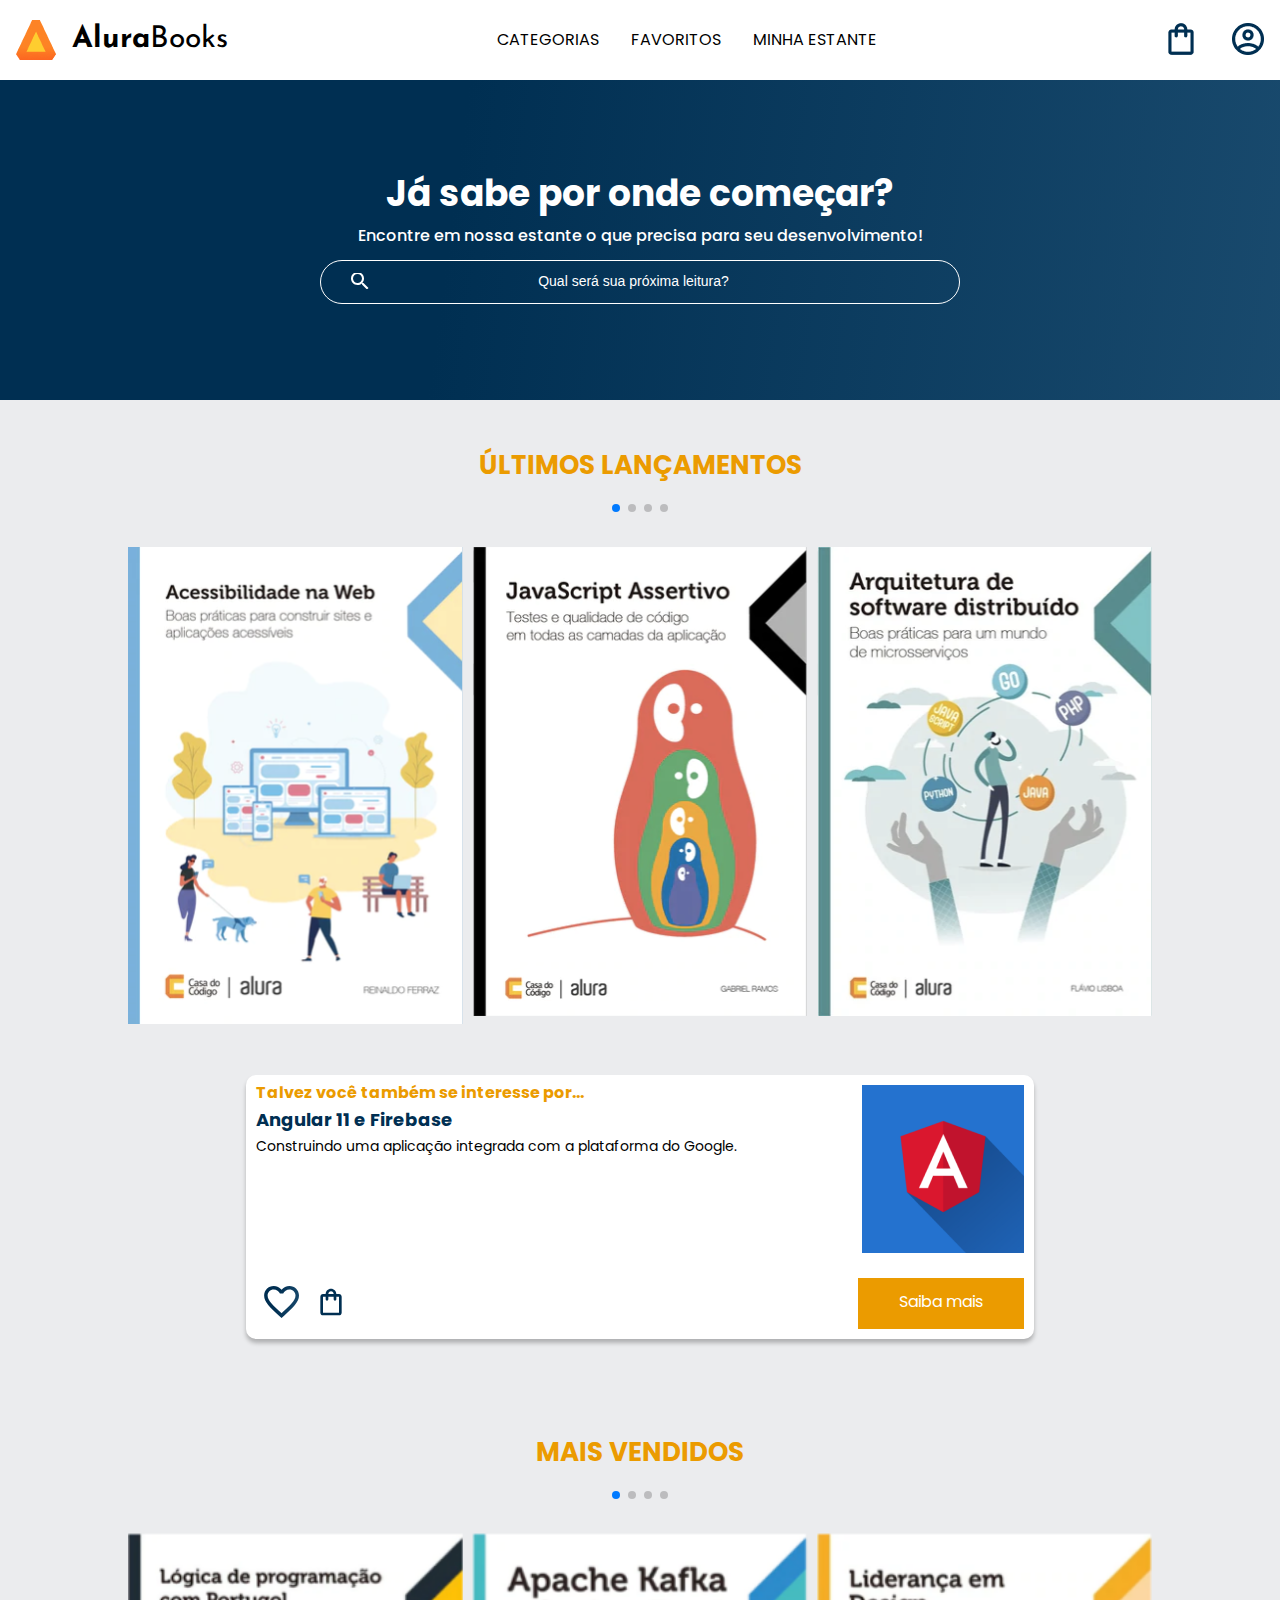
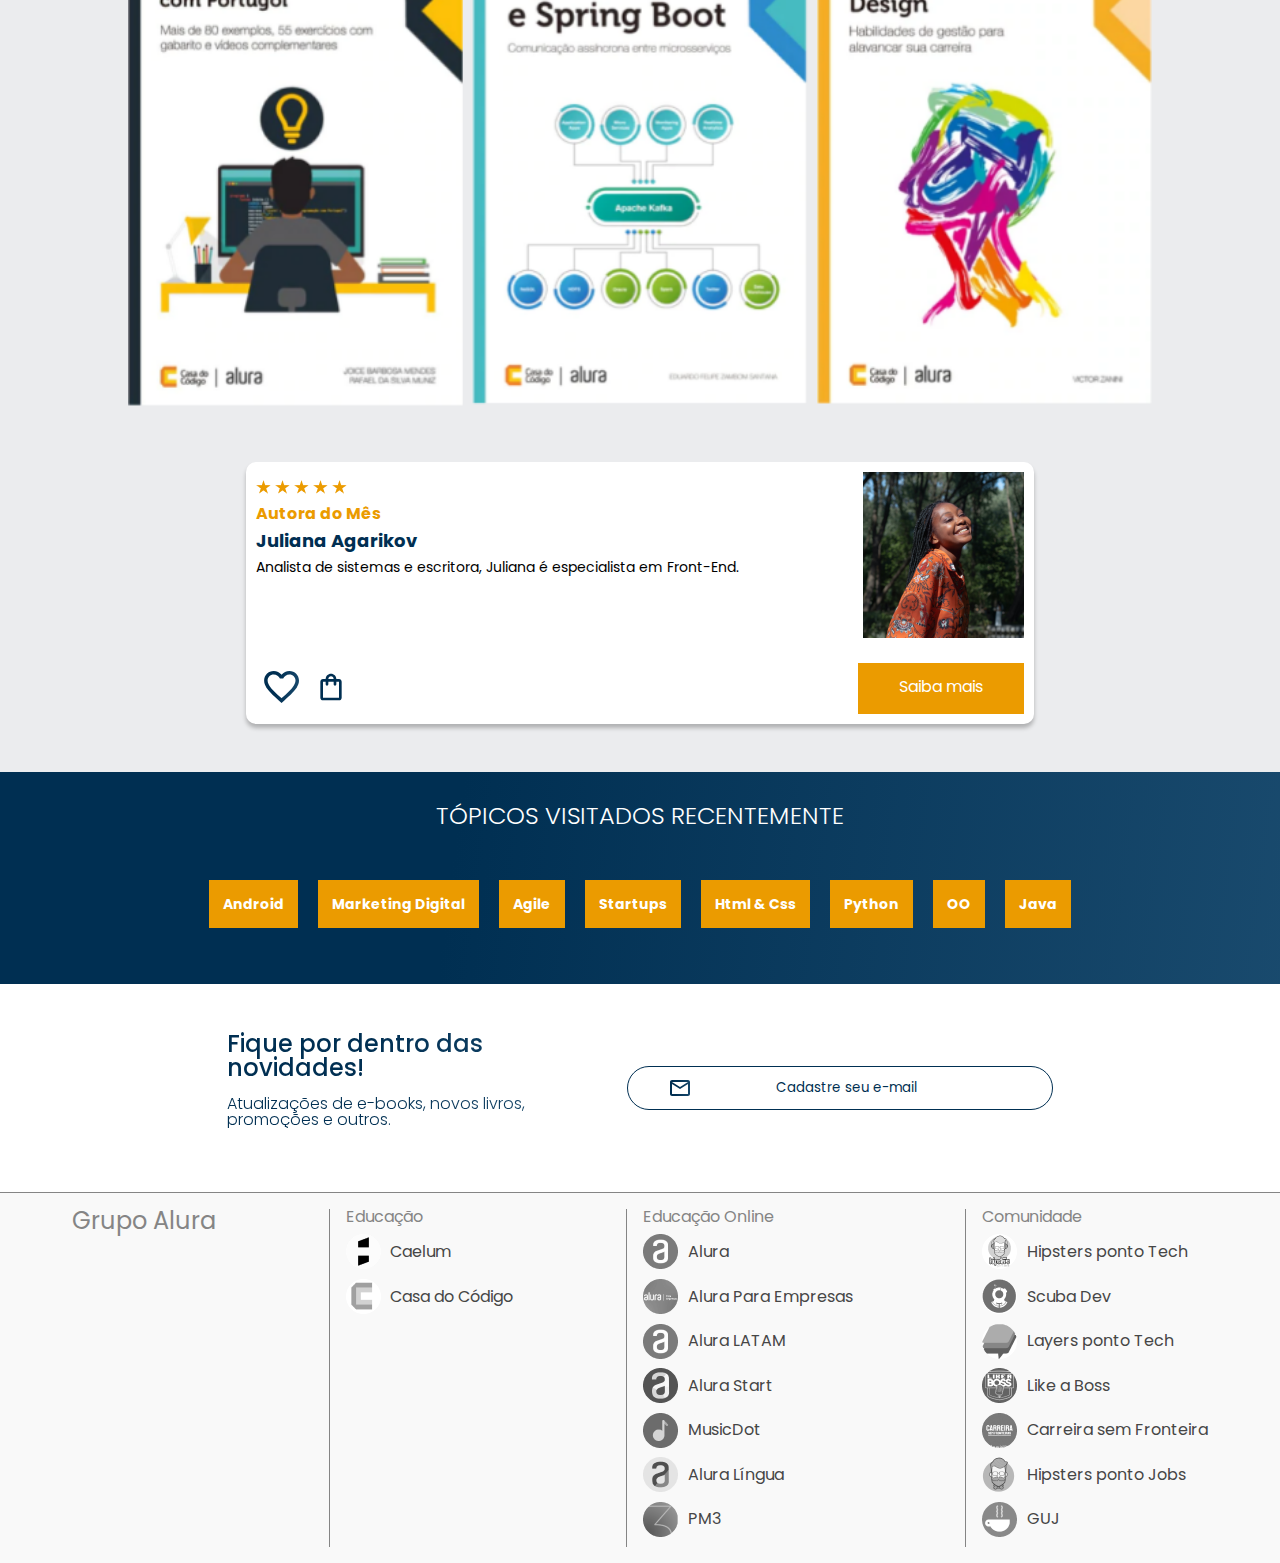
==== commit 5d83302d: "finishing mobile first" ====
--- a/AluraBooks/index.html
+++ b/AluraBooks/index.html
@@ -26,7 +26,7 @@
     <header class="cabeçalho">
       <div class="container">
         <input type="checkbox" id="menu" class="container__botao" />
-        <label for="menu">
+        <label for="menu" class="container__rotulo">
           <span class="container__menu-hamburguer container__imagem"></span>
         </label>
         <ul class="container__lista-menu">
@@ -55,7 +55,7 @@
 
       <ul class="opções">
         <input type="checkbox" class="opções__botão" id="opções-menu" />
-        <label for="opções-menu">
+        <label for="opções-menu" class="opções__rotulo">
           <li class="opções__item">Categorias</li>
         </label>
 
@@ -122,82 +122,84 @@
         placeholder="Qual será sua próxima leitura?"
       />
     </section>
-      <section class="carrosel">
-        <h2 class="carrosel__titulo">Últimos Lançamentos</h2>
-        <!-- Slider main container -->
+    
+    <div class="carrosel">
+      <h2 class="carrosel__titulo">Últimos Lançamentos</h2>
+      <!-- Slider main container -->
+    
+      <div class="swiper">
+        <!-- Additional required wrapper -->
+        <div id="sliderpagination" class="swiper-pagination"></div>
+        <div class="swiper-wrapper">
+          <!-- Slides -->
+          <div class="swiper-slide">
+            <img src="assets/media/Acessibilidade.svg" alt="" />
+          </div>
+          <div class="swiper-slide">
+            <img src="assets/media/Javascript.svg" alt="" />
+          </div>
+          <div class="swiper-slide">
+            <img src="assets/media/Arquitetura.svg" alt="" />
+          </div>
+          <div class="swiper-slide">
+            <img src="assets/media/Nodejs.svg" alt="" />
+          </div>
+          <div class="swiper-slide">
+            <img src="assets/media/Gestão2.svg" alt="" />
+          </div>
+          <div class="swiper-slide">
+            <img src="assets/media/Tuning.svg" alt="" />
+          </div>
+        </div>
+        <!-- If we need pagination -->
+
+        <!-- If we need navigation buttons -->
+        <div id="swiperbutton" class="swiper-button-prev"></div>
+        <div id="swiperbutton" class="swiper-button-next"></div>
+      </div>
+
+      <!-- <div class="cards"> -->
+      <div class="card">
+        <!-- 1 linha -->
+
+        <div class="card__descrição">
+          <!-- 1 coluna -->
+
+          <div class="descrição">
+            <h3 class="descrição__titulo">
+              Talvez você também se interesse por...
+            </h3>
+            <h2 class="descrição__titulo_livro">Angular 11 e Firebase</h2>
+            <p class="descrição__texto">
+              Construindo uma aplicação integrada com a plataforma do Google.
+            </p>
+          </div>
+
+          <!-- 2 coluna -->
+
+          <img src="assets/media/Angular.png" alt="" />
+        </div>
+
+        <!-- 2 linha -->
+
+        <div class="card__botões">
+          <!-- 1 coluna -->
+
+          <ul class="botões">
+            <li class="botões__item">
+              <a href="#"><img src="assets/media/Favoritos.svg" alt="" /></a>
+            </li>
+            <li class="botões__item">
+              <a href="#"
+                ><img src="assets/media/botao_sacola.svg" alt=""
+              /></a>
+            </li>
+          </ul>
+          <a class="botão__saibamais" href="#">Saiba mais</a>
+        </div>
+    </div>
+    </div>
       
-        <div class="swiper">
-          <!-- Additional required wrapper -->
-          <div id="sliderpagination" class="swiper-pagination"></div>
-          <div class="swiper-wrapper">
-            <!-- Slides -->
-            <div class="swiper-slide">
-              <img src="assets/media/Acessibilidade.svg" alt="" />
-            </div>
-            <div class="swiper-slide">
-              <img src="assets/media/Javascript.svg" alt="" />
-            </div>
-            <div class="swiper-slide">
-              <img src="assets/media/Arquitetura.svg" alt="" />
-            </div>
-            <div class="swiper-slide">
-              <img src="assets/media/Nodejs.svg" alt="" />
-            </div>
-            <div class="swiper-slide">
-              <img src="assets/media/Gestão2.svg" alt="" />
-            </div>
-            <div class="swiper-slide">
-              <img src="assets/media/Tuning.svg" alt="" />
-            </div>
-          </div>
-          <!-- If we need pagination -->
-
-          <!-- If we need navigation buttons -->
-          <div id="swiperbutton" class="swiper-button-prev"></div>
-          <div id="swiperbutton" class="swiper-button-next"></div>
-        </div>
-
-        <!-- <div class="cards"> -->
-        <div class="card">
-          <!-- 1 linha -->
-
-          <div class="card__descrição">
-            <!-- 1 coluna -->
-
-            <div class="descrição">
-              <h3 class="descrição__titulo">
-                Talvez você também se interesse por...
-              </h3>
-              <h2 class="descrição__titulo_livro">Angular 11 e Firebase</h2>
-              <p class="descrição__texto">
-                Construindo uma aplicação integrada com a plataforma do Google.
-              </p>
-            </div>
-
-            <!-- 2 coluna -->
-
-            <img src="assets/media/Angular.png" alt="" />
-          </div>
-
-          <!-- 2 linha -->
-
-          <div class="card__botões">
-            <!-- 1 coluna -->
-
-            <ul class="botões">
-              <li class="botões__item">
-                <a href="#"><img src="assets/media/Favoritos.svg" alt="" /></a>
-              </li>
-              <li class="botões__item">
-                <a href="#"
-                  ><img src="assets/media/botao_sacola.svg" alt=""
-                /></a>
-              </li>
-            </ul>
-            <a class="botão__saibamais" href="#">Saiba mais</a>
-          </div>
-      </div>
-      </section>
     </div>
     <section class="carrosel">
       <h2 class="carrosel__titulo">Mais vendidos</h2>
